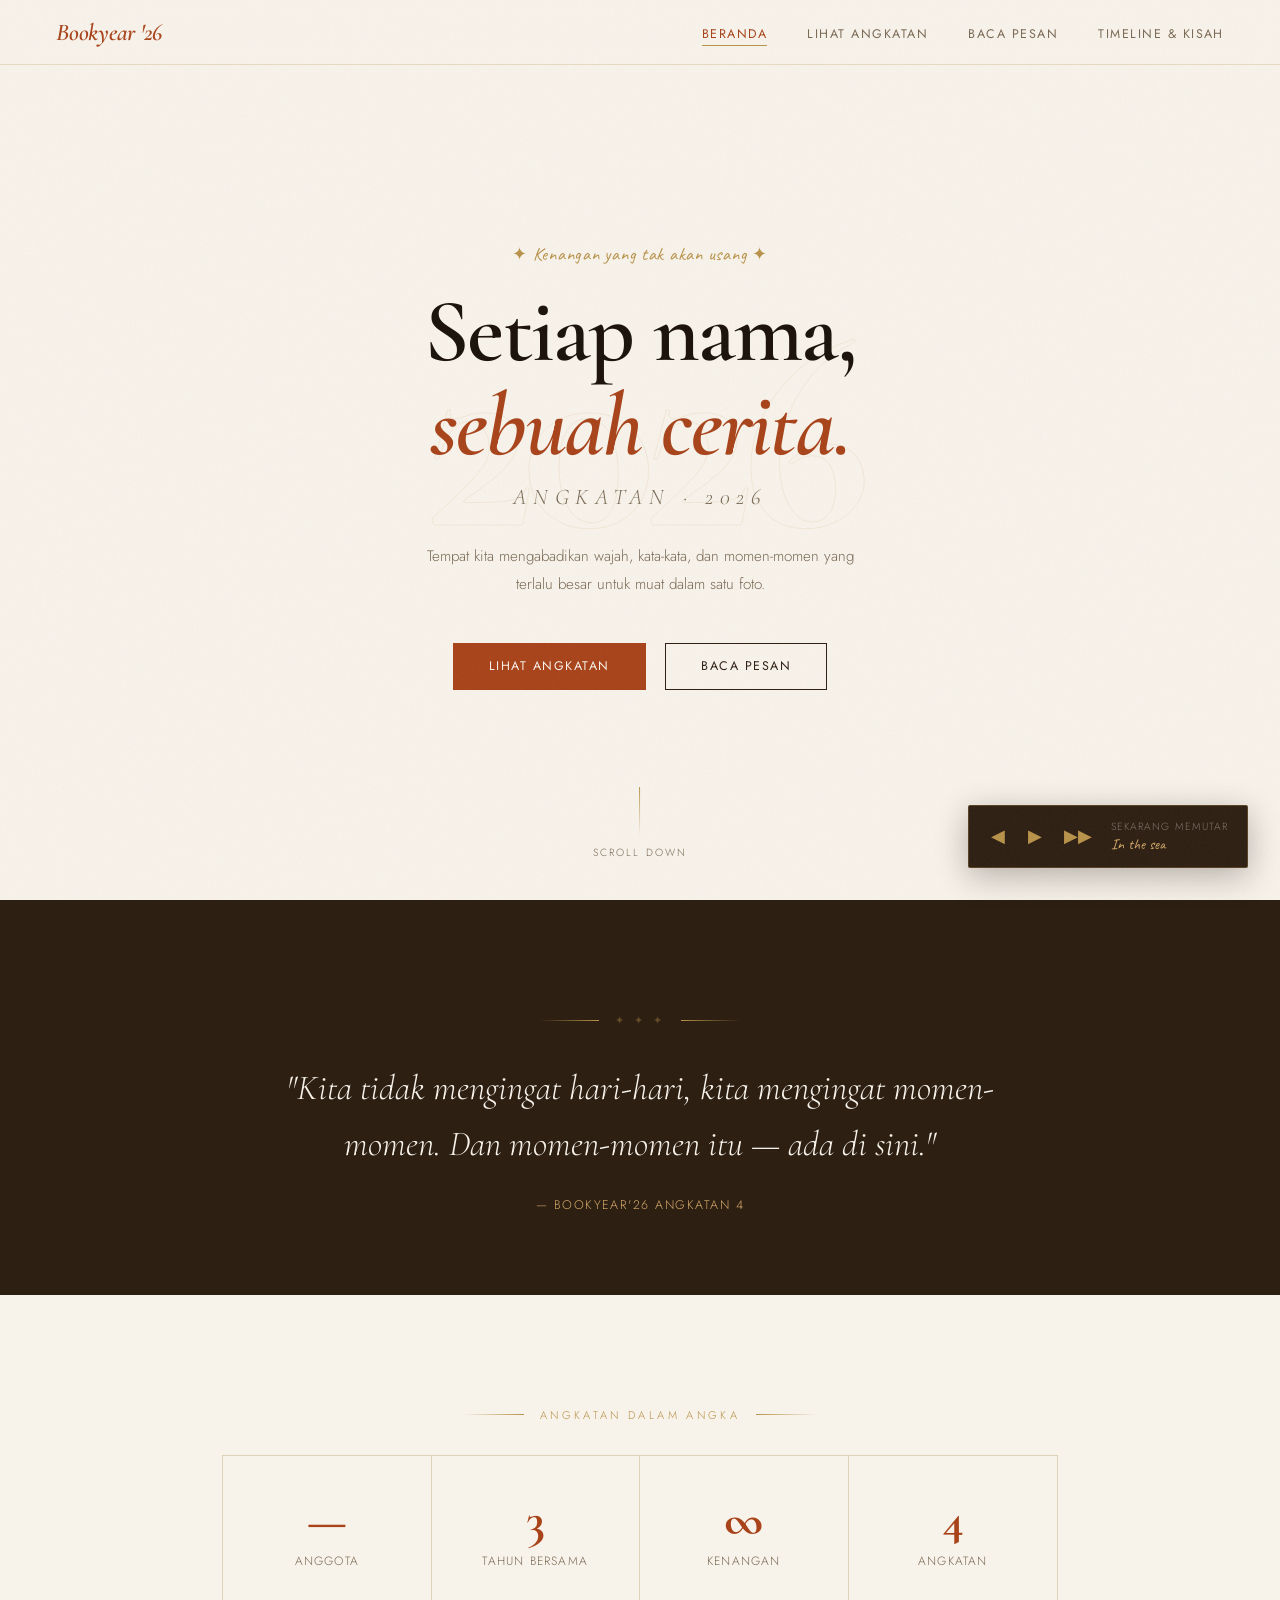
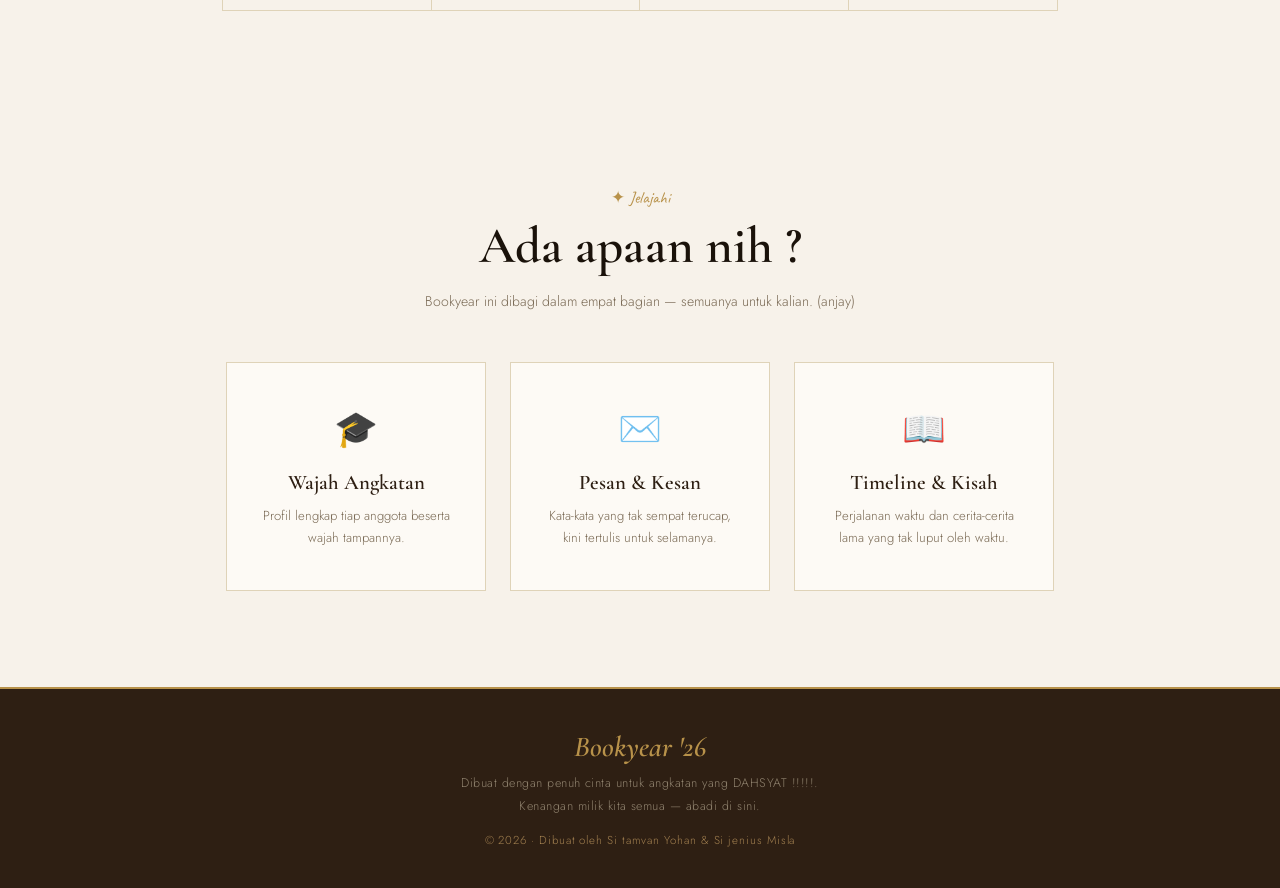
==== index.html @ 7481f9b6 "Add files via upload" ====
<!DOCTYPE html>
<html lang="id">
<head>
  <meta charset="UTF-8"/>
  <meta name="viewport" content="width=device-width, initial-scale=1.0"/>
  <title>Bookyear '26 — Angkatan Kita</title>
  <link rel="stylesheet" href="style.css"/>
  <style>
    .hero {
      min-height: 100vh;
      display: flex;
      flex-direction: column;
      justify-content: center;
      align-items: center;
      text-align: center;
      padding: 6rem 2rem 4rem;
      position: relative;
      overflow: hidden;
    }
    .hero-bg-text {
      position: absolute;
      font-family: 'Cormorant Garamond', serif;
      font-size: clamp(8rem, 22vw, 22rem);
      font-weight: 700;
      color: transparent;
      -webkit-text-stroke: 1px rgba(184,146,74,0.12);
      line-height: 1;
      user-select: none;
      top: 50%;
      transform: translateY(-55%);
      letter-spacing: -0.05em;
      white-space: nowrap;
    }
    .hero-content { position: relative; z-index: 2; max-width: 680px; }
    .hero-eyebrow { font-family: 'Caveat', cursive; font-size: 1.15rem; color: var(--gold); margin-bottom: 1.2rem; animation: fadeUp 0.9s ease both; letter-spacing: 0.04em; }
    .hero-title { font-family: 'Cormorant Garamond', serif; font-size: clamp(3rem, 7vw, 6rem); font-weight: 600; line-height: 1.05; color: var(--ink); margin-bottom: 0.6rem; animation: fadeUp 0.9s 0.12s ease both; letter-spacing: -0.02em; }
    .hero-title em { font-style: italic; color: var(--rust); }
    .hero-year-line { font-family: 'Cormorant Garamond', serif; font-size: clamp(1rem, 2.5vw, 1.4rem); font-weight: 300; font-style: italic; color: var(--muted); letter-spacing: 0.3em; text-transform: uppercase; margin-bottom: 2rem; animation: fadeUp 0.9s 0.22s ease both; }
    .hero-desc { font-size: 0.95rem; color: var(--muted); line-height: 1.85; max-width: 440px; margin: 0 auto 2.8rem; animation: fadeUp 0.9s 0.32s ease both; }
    .hero-cta { display: flex; gap: 1.2rem; justify-content: center; animation: fadeUp 0.9s 0.44s ease both; flex-wrap: wrap; }
    .scroll-indicator { position: absolute; bottom: 2.5rem; left: 50%; transform: translateX(-50%); display: flex; flex-direction: column; align-items: center; gap: 0.6rem; color: var(--muted); font-size: 0.65rem; letter-spacing: 0.2em; text-transform: uppercase; animation: fadeIn 1s 0.8s ease both; }
    .scroll-bar { width: 1px; height: 48px; background: linear-gradient(to bottom, var(--gold), transparent); animation: scrollLine 2.2s infinite; }
    .intro-strip { background: var(--brown); padding: 5rem 2rem; text-align: center; }
    .intro-strip .inner { max-width: 720px; margin: 0 auto; }
    .intro-strip blockquote { font-family: 'Cormorant Garamond', serif; font-size: clamp(1.4rem, 3vw, 2.2rem); font-style: italic; font-weight: 300; color: var(--cream); line-height: 1.6; margin-bottom: 1.2rem; }
    .intro-strip cite { font-size: 0.78rem; color: var(--gold-light); letter-spacing: 0.12em; text-transform: uppercase; font-style: normal; }
    .stats-section { padding: 5rem 2rem; max-width: 900px; margin: 0 auto; }
    .stats-grid { display: grid; grid-template-columns: repeat(4, 1fr); gap: 0; border: 1px solid var(--warm); }
    .stat-item { padding: 2.5rem 1.5rem; text-align: center; border-right: 1px solid var(--warm); transition: background 0.25s; }
    .stat-item:last-child { border-right: none; }
    .stat-item:hover { background: var(--parchment); }
    .stat-number { font-family: 'Cormorant Garamond', serif; font-size: 3rem; font-weight: 700; color: var(--rust); line-height: 1; margin-bottom: 0.5rem; }
    .stat-label { font-size: 0.75rem; color: var(--muted); letter-spacing: 0.1em; text-transform: uppercase; }
    .cta-section { padding: 6rem 2rem; text-align: center; }
    .cta-cards { display: flex; gap: 1.5rem; justify-content: center; margin-top: 3rem; flex-wrap: wrap; max-width: 900px; margin-left: auto; margin-right: auto; }
    .cta-card { flex: 1; min-width: 220px; max-width: 260px; background: var(--white); border: 1px solid var(--warm); padding: 2.5rem 1.8rem; text-align: center; text-decoration: none; color: var(--brown); transition: all 0.28s; position: relative; overflow: hidden; }
    .cta-card::before { content: ''; position: absolute; bottom: 0; left: 0; right: 0; height: 3px; background: var(--rust); transform: scaleX(0); transition: transform 0.28s; }
    .cta-card:hover { transform: translateY(-6px); box-shadow: 0 16px 48px rgba(46,31,19,0.12); }
    .cta-card:hover::before { transform: scaleX(1); }
    .cta-card-icon { font-size: 2.2rem; margin-bottom: 1rem; display: block; }
    .cta-card-title { font-family: 'Cormorant Garamond', serif; font-size: 1.3rem; font-weight: 600; margin-bottom: 0.6rem; }
    .cta-card-desc { font-size: 0.82rem; color: var(--muted); line-height: 1.7; }
    @media (max-width: 768px) {
      .stats-grid { grid-template-columns: 1fr 1fr; }
      .stat-item:nth-child(2) { border-right: none; }
      .stat-item:nth-child(3) { border-top: 1px solid var(--warm); }
      .stat-item:nth-child(4) { border-top: 1px solid var(--warm); }
      .cta-card { min-width: 140px; padding: 1.8rem 1rem; }
    }
  </style>
</head>
<body>

<nav>
  <a href="index.html" class="nav-logo">Bookyear '26</a>
  <ul class="nav-links">
    <li><a href="index.html" class="active">Beranda</a></li>
    <li><a href="angkatan.html">Lihat Angkatan</a></li>
    <li><a href="pesan.html">Baca Pesan</a></li>
    <li><a href="timeline.html">Timeline & Kisah</a></li>
  </ul>
</nav>

<section class="hero">
  <div class="hero-bg-text">2026</div>
  <div class="hero-content">
    <p class="hero-eyebrow">✦ Kenangan yang tak akan usang ✦</p>
    <h1 class="hero-title">Setiap nama,<br/><em>sebuah cerita.</em></h1>
    <p class="hero-year-line">Angkatan · 2026</p>
    <p class="hero-desc">Tempat kita mengabadikan wajah, kata-kata, dan momen-momen yang terlalu besar untuk muat dalam satu foto.</p>
    <div class="hero-cta">
      <a href="angkatan.html" class="btn btn-primary">Lihat Angkatan</a>
      <a href="pesan.html" class="btn btn-outline">Baca Pesan</a>
    </div>
  </div>
  <div class="scroll-indicator">
    <div class="scroll-bar"></div>
    scroll down
  </div>
</section>

<div class="intro-strip">
  <div class="inner">
    <div class="ornament" style="color:rgba(184,146,74,0.4);">✦ ✦ ✦</div>
    <blockquote>"Kita tidak mengingat hari-hari, kita mengingat momen-momen. Dan momen-momen itu — ada di sini."</blockquote>
    <cite>— Bookyear'26 Angkatan 4</cite>
  </div>
</div>

<section class="stats-section">
  <div class="ornament">Angkatan dalam Angka</div>
  <div class="stats-grid">
    <div class="stat-item">
      <div class="stat-number" id="statAnggota">—</div>
      <div class="stat-label">Anggota</div>
    </div>
    <div class="stat-item"><div class="stat-number">3</div><div class="stat-label">Tahun Bersama</div></div>
    <div class="stat-item"><div class="stat-number">∞</div><div class="stat-label">Kenangan</div></div>
    <div class="stat-item"><div class="stat-number">4</div><div class="stat-label">Angkatan</div></div>
  </div>
</section>

<section class="cta-section">
  <p class="section-tag">✦ Jelajahi</p>
  <h2 class="section-title">Ada apaan nih ?</h2>
  <p class="section-sub">Bookyear ini dibagi dalam empat bagian — semuanya untuk kalian. (anjay)</p>
  <div class="cta-cards">
    <a href="angkatan.html" class="cta-card">
      <span class="cta-card-icon">🎓</span>
      <div class="cta-card-title">Wajah Angkatan</div>
      <p class="cta-card-desc">Profil lengkap tiap anggota beserta wajah tampannya.</p>
    </a>
    <a href="pesan.html" class="cta-card">
      <span class="cta-card-icon">✉️</span>
      <div class="cta-card-title">Pesan & Kesan</div>
      <p class="cta-card-desc">Kata-kata yang tak sempat terucap, kini tertulis untuk selamanya.</p>
    </a>
    <a href="timeline.html" class="cta-card">
      <span class="cta-card-icon">📖</span>
      <div class="cta-card-title">Timeline & Kisah</div>
      <p class="cta-card-desc">Perjalanan waktu dan cerita-cerita lama yang tak luput oleh waktu.</p>
    </a>
  </div>
</section>

<footer>
  <div class="footer-logo">Bookyear '26</div>
  <p>Dibuat dengan penuh cinta untuk angkatan yang DAHSYAT !!!!!.<br/>Kenangan milik kita semua — abadi di sini.</p>
  <div class="copyright">© 2026 · Dibuat oleh Si tamvan Yohan & Si jenius Misla</div>
</footer>

<!-- MUSIC PLAYER -->
<div class="music-player">
  <button class="music-btn" id="prevBtn">&#9664;</button>
  <button class="music-btn" id="playBtn">&#9654;</button>
  <button class="music-btn" id="nextBtn">&#9654;&#9654;</button>
  <div class="music-info">
    <div class="music-label">Sekarang Memutar</div>
    <div class="music-title" id="musicTitle">Pilih Lagu</div>
  </div>
</div>
<audio id="audioPlayer"></audio>

<script>
  const SHEETS_API_URL = "https://script.google.com/macros/s/AKfycbzkuLeHB9G6drGbySrIQ1A6SAeWRSLo1djLJoCJ_fPSqho6WKIPizwEtDuufX0tcUEe/exec";

  // =============================================
  // PLAYLIST — isi src dengan nama file MP3
  // Upload MP3 ke folder "music/" di repo GitHub
  // Contoh: src: "music/golden-brown.mp3"
  // =============================================
  const playlist = [
    { title: "In the sea", src: "bookyear1.2/in the sea - The Dreamer Piano.mp3" },
    { title: "打上花火 — DAOKO", src: "bookyear1.2/DAOKO × 米津玄師『打上花火』MUSIC VIDEO - daoko_jp.mp3" },
    { title: "Taweel Al Shawq — Ahmed Bukhatir", src: "bookyear1.2/Nasheed Taweel Alshawq - Ahmed Bukhatir  - أحمد بوخاطر - نشيد طويل الشوق - Ahmed Bukhatir  احمد بوخاطر.mp3" },
  ];

  let currentTrack = 0, isPlaying = false;
  const audio = document.getElementById('audioPlayer');
  const playBtn = document.getElementById('playBtn');
  const titleEl = document.getElementById('musicTitle');

  audio.addEventListener('ended', () => loadTrack((currentTrack + 1) % playlist.length));

  function loadTrack(i) {
    currentTrack = (i + playlist.length) % playlist.length;
    titleEl.textContent = playlist[currentTrack].title;
    audio.src = playlist[currentTrack].src;
    if (isPlaying) audio.play().catch(() => {});
  }

  function togglePlay() {
    if (!playlist[currentTrack].src) return;
    if (isPlaying) {
      audio.pause();
      playBtn.innerHTML = '&#9654;';
    } else {
      if (!audio.src || audio.src === window.location.href) audio.src = playlist[currentTrack].src;
      audio.play().catch(() => {});
      playBtn.innerHTML = '&#9646;&#9646;';
    }
    isPlaying = !isPlaying;
  }

  playBtn.onclick = togglePlay;
  document.getElementById('prevBtn').onclick = () => { loadTrack(currentTrack - 1); if (isPlaying) audio.play().catch(() => {}); };
  document.getElementById('nextBtn').onclick = () => { loadTrack(currentTrack + 1); if (isPlaying) audio.play().catch(() => {}); };
  titleEl.textContent = playlist[0].title;

  // Jumlah anggota dinamis dari Sheets
  async function fetchMemberCount() {
    try {
      const res = await fetch(SHEETS_API_URL + '?type=members');
      const data = await res.json();
      document.getElementById('statAnggota').textContent = data.length || '0';
    } catch(e) {
      document.getElementById('statAnggota').textContent = '—';
    }
  }
  fetchMemberCount();
</script>
</body>
</html>
---- style.css ----
@import url('https://fonts.googleapis.com/css2?family=Cormorant+Garamond:ital,wght@0,300;0,400;0,600;0,700;1,300;1,400;1,600&family=Jost:wght@200;300;400;500&family=Caveat:wght@400;500;600;700&display=swap');

:root {
  --cream: #f7f2ea;
  --parchment: #ede5d0;
  --warm: #dfd3b8;
  --brown: #2e1f13;
  --rust: #a8431a;
  --gold: #b8924a;
  --gold-light: #d4aa6a;
  --muted: #7a6a55;
  --ink: #1a120a;
  --white: #fdfaf5;
}

*, *::before, *::after { margin: 0; padding: 0; box-sizing: border-box; }

html { scroll-behavior: smooth; }

body {
  background: var(--cream);
  color: var(--brown);
  font-family: 'Jost', sans-serif;
  font-weight: 300;
  min-height: 100vh;
  overflow-x: hidden;
}

/* GRAIN */
body::after {
  content: '';
  position: fixed;
  inset: 0;
  background-image: url("data:image/svg+xml,%3Csvg viewBox='0 0 512 512' xmlns='http://www.w3.org/2000/svg'%3E%3Cfilter id='grain'%3E%3CfeTurbulence type='fractalNoise' baseFrequency='0.75' numOctaves='4' stitchTiles='stitch'/%3E%3C/filter%3E%3Crect width='100%25' height='100%25' filter='url(%23grain)' opacity='0.035'/%3E%3C/svg%3E");
  pointer-events: none;
  z-index: 9998;
}

/* ─── NAV ─── */
nav {
  position: fixed;
  top: 0; left: 0; right: 0;
  z-index: 500;
  padding: 1.1rem 3.5rem;
  display: flex;
  justify-content: space-between;
  align-items: center;
  background: rgba(247,242,234,0.88);
  backdrop-filter: blur(10px);
  border-bottom: 1px solid rgba(184,146,74,0.25);
  transition: all 0.3s;
}

.nav-logo {
  font-family: 'Cormorant Garamond', serif;
  font-size: 1.5rem;
  font-style: italic;
  font-weight: 600;
  color: var(--rust);
  text-decoration: none;
  letter-spacing: -0.01em;
}

.nav-links {
  display: flex;
  gap: 2.5rem;
  list-style: none;
}

.nav-links a {
  text-decoration: none;
  color: var(--muted);
  font-size: 0.78rem;
  font-weight: 400;
  letter-spacing: 0.12em;
  text-transform: uppercase;
  transition: color 0.2s;
  position: relative;
}

.nav-links a::after {
  content: '';
  position: absolute;
  bottom: -3px; left: 0; right: 0;
  height: 1px;
  background: var(--gold);
  transform: scaleX(0);
  transition: transform 0.25s;
}

.nav-links a:hover { color: var(--rust); }
.nav-links a:hover::after,
.nav-links a.active::after { transform: scaleX(1); }
.nav-links a.active { color: var(--rust); }

/* MUSIC PLAYER */
.music-player {
  position: fixed;
  bottom: 2rem;
  right: 2rem;
  z-index: 600;
  background: var(--brown);
  color: var(--cream);
  border-radius: 2px;
  padding: 0.8rem 1.2rem;
  display: flex;
  align-items: center;
  gap: 1rem;
  box-shadow: 0 8px 32px rgba(30,18,10,0.3);
  min-width: 240px;
  border: 1px solid rgba(184,146,74,0.3);
}

.music-btn {
  background: none;
  border: none;
  color: var(--gold);
  cursor: pointer;
  font-size: 1.1rem;
  line-height: 1;
  padding: 0.2rem;
  transition: color 0.2s;
}

.music-btn:hover { color: var(--gold-light); }

.music-info {
  flex: 1;
  overflow: hidden;
}

.music-title {
  font-family: 'Caveat', cursive;
  font-size: 0.95rem;
  color: var(--gold-light);
  white-space: nowrap;
  overflow: hidden;
  text-overflow: ellipsis;
}

.music-label {
  font-size: 0.65rem;
  color: rgba(247,242,234,0.4);
  text-transform: uppercase;
  letter-spacing: 0.1em;
}

.music-select {
  background: none;
  border: none;
  color: var(--muted);
  cursor: pointer;
  font-size: 0.8rem;
  padding: 0.2rem;
}

.music-select:hover { color: var(--gold); }

/* ─── BUTTONS ─── */
.btn {
  display: inline-block;
  padding: 0.85rem 2.2rem;
  font-family: 'Jost', sans-serif;
  font-size: 0.78rem;
  font-weight: 400;
  letter-spacing: 0.12em;
  text-transform: uppercase;
  text-decoration: none;
  cursor: pointer;
  transition: all 0.25s;
  border: none;
}

.btn-primary {
  background: var(--rust);
  color: var(--cream);
  border: 1.5px solid var(--rust);
}

.btn-primary:hover {
  background: var(--brown);
  border-color: var(--brown);
}

.btn-outline {
  background: transparent;
  color: var(--brown);
  border: 1.5px solid var(--brown);
}

.btn-outline:hover {
  background: var(--brown);
  color: var(--cream);
}

/* ─── DIVIDER ─── */
.ornament {
  display: flex;
  align-items: center;
  justify-content: center;
  gap: 1rem;
  margin: 2rem auto;
  color: var(--gold);
  font-size: 0.7rem;
  letter-spacing: 0.3em;
  text-transform: uppercase;
}

.ornament::before,
.ornament::after {
  content: '';
  width: 60px;
  height: 1px;
  background: linear-gradient(to right, transparent, var(--gold));
}

.ornament::after {
  background: linear-gradient(to left, transparent, var(--gold));
}

/* ─── SECTION LABELS ─── */
.section-tag {
  font-family: 'Caveat', cursive;
  font-size: 1.05rem;
  color: var(--gold);
  text-align: center;
  margin-bottom: 0.6rem;
}

.section-title {
  font-family: 'Cormorant Garamond', serif;
  font-size: clamp(2rem, 4vw, 3.2rem);
  font-weight: 600;
  text-align: center;
  color: var(--ink);
  line-height: 1.15;
  margin-bottom: 0.8rem;
}

.section-sub {
  text-align: center;
  color: var(--muted);
  font-size: 0.88rem;
  line-height: 1.8;
  max-width: 480px;
  margin: 0 auto 3rem;
}

/* ─── FOOTER ─── */
footer {
  background: var(--brown);
  color: var(--warm);
  text-align: center;
  padding: 2.5rem 2rem;
  border-top: 2px solid var(--gold);
}

.footer-logo {
  font-family: 'Cormorant Garamond', serif;
  font-size: 1.8rem;
  font-style: italic;
  font-weight: 600;
  color: var(--gold);
  margin-bottom: 0.5rem;
}

footer p {
  font-size: 0.78rem;
  opacity: 0.55;
  line-height: 1.9;
  letter-spacing: 0.04em;
}

footer .copyright {
  margin-top: 0.8rem;
  font-size: 0.72rem;
  color: var(--gold-light);
  opacity: 0.7;
  letter-spacing: 0.08em;
}

/* ─── MODAL ─── */
.modal-overlay {
  display: none;
  position: fixed;
  inset: 0;
  background: rgba(20,12,6,0.75);
  backdrop-filter: blur(6px);
  z-index: 1000;
  justify-content: center;
  align-items: center;
  padding: 2rem;
}

.modal-overlay.active { display: flex; }

.modal {
  background: var(--white);
  max-width: 520px;
  width: 100%;
  position: relative;
  border-top: 3px solid var(--rust);
  animation: modalIn 0.3s ease;
  max-height: 90vh;
  overflow-y: auto;
}

.modal-header {
  background: var(--brown);
  padding: 2rem;
  text-align: center;
}

.modal-avatar {
  width: 90px;
  height: 90px;
  border-radius: 50%;
  background: var(--parchment);
  display: flex;
  align-items: center;
  justify-content: center;
  font-family: 'Cormorant Garamond', serif;
  font-size: 2.2rem;
  font-weight: 600;
  color: var(--rust);
  margin: 0 auto 1rem;
  border: 3px solid var(--gold);
}

.modal-name {
  font-family: 'Cormorant Garamond', serif;
  font-size: 1.7rem;
  font-weight: 600;
  color: var(--cream);
  margin-bottom: 0.2rem;
}

.modal-class {
  font-size: 0.72rem;
  color: var(--gold-light);
  letter-spacing: 0.12em;
  text-transform: uppercase;
}

.modal-body { padding: 1.8rem 2rem; }

.modal-grid {
  display: grid;
  grid-template-columns: 1fr 1fr;
  gap: 1rem 1.5rem;
  margin-bottom: 1.5rem;
}

.modal-field label {
  display: block;
  font-size: 0.68rem;
  color: var(--gold);
  text-transform: uppercase;
  letter-spacing: 0.1em;
  margin-bottom: 0.3rem;
}

.modal-field span {
  font-size: 0.88rem;
  color: var(--ink);
  font-weight: 400;
}

.modal-quote {
  background: var(--parchment);
  padding: 1.2rem 1.5rem;
  font-family: 'Cormorant Garamond', serif;
  font-style: italic;
  font-size: 1.05rem;
  color: var(--brown);
  border-left: 3px solid var(--rust);
  line-height: 1.7;
  margin-bottom: 0;
}

.modal-close {
  position: absolute;
  top: 0.8rem; right: 1rem;
  background: none;
  border: none;
  color: rgba(247,242,234,0.5);
  cursor: pointer;
  font-size: 1.4rem;
  line-height: 1;
  transition: color 0.2s;
  z-index: 10;
}

.modal-close:hover { color: var(--cream); }

/* ─── ANIMATIONS ─── */
@keyframes fadeUp {
  from { opacity: 0; transform: translateY(24px); }
  to { opacity: 1; transform: translateY(0); }
}

@keyframes fadeIn {
  from { opacity: 0; }
  to { opacity: 1; }
}

@keyframes modalIn {
  from { opacity: 0; transform: scale(0.95) translateY(12px); }
  to { opacity: 1; transform: scale(1) translateY(0); }
}

@keyframes scrollLine {
  0%, 100% { opacity: 1; transform: scaleY(1); }
  50% { opacity: 0.3; transform: scaleY(0.6); }
}

/* ─── RESPONSIVE ─── */
@media (max-width: 768px) {
  nav { padding: 1rem 1.5rem; }
  .nav-links { display: none; }
  .music-player { bottom: 1rem; right: 1rem; min-width: 200px; }
}
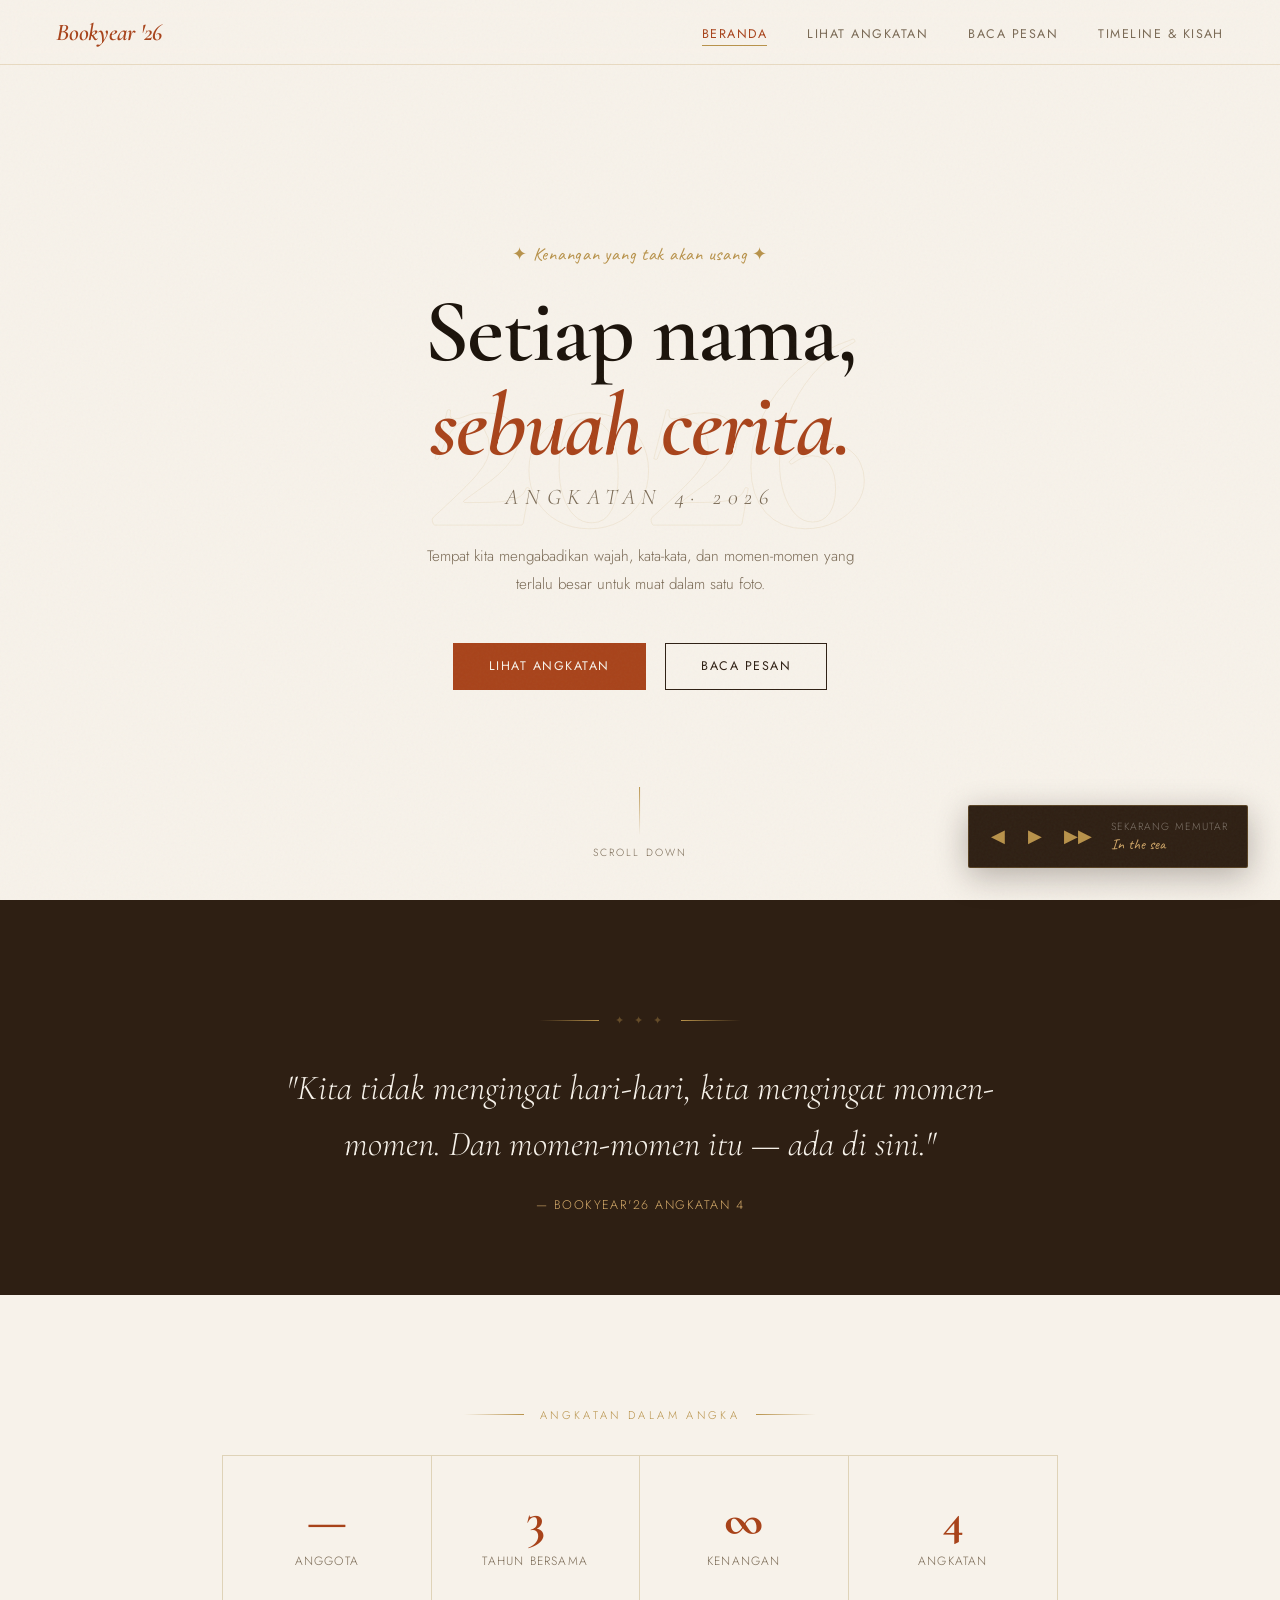
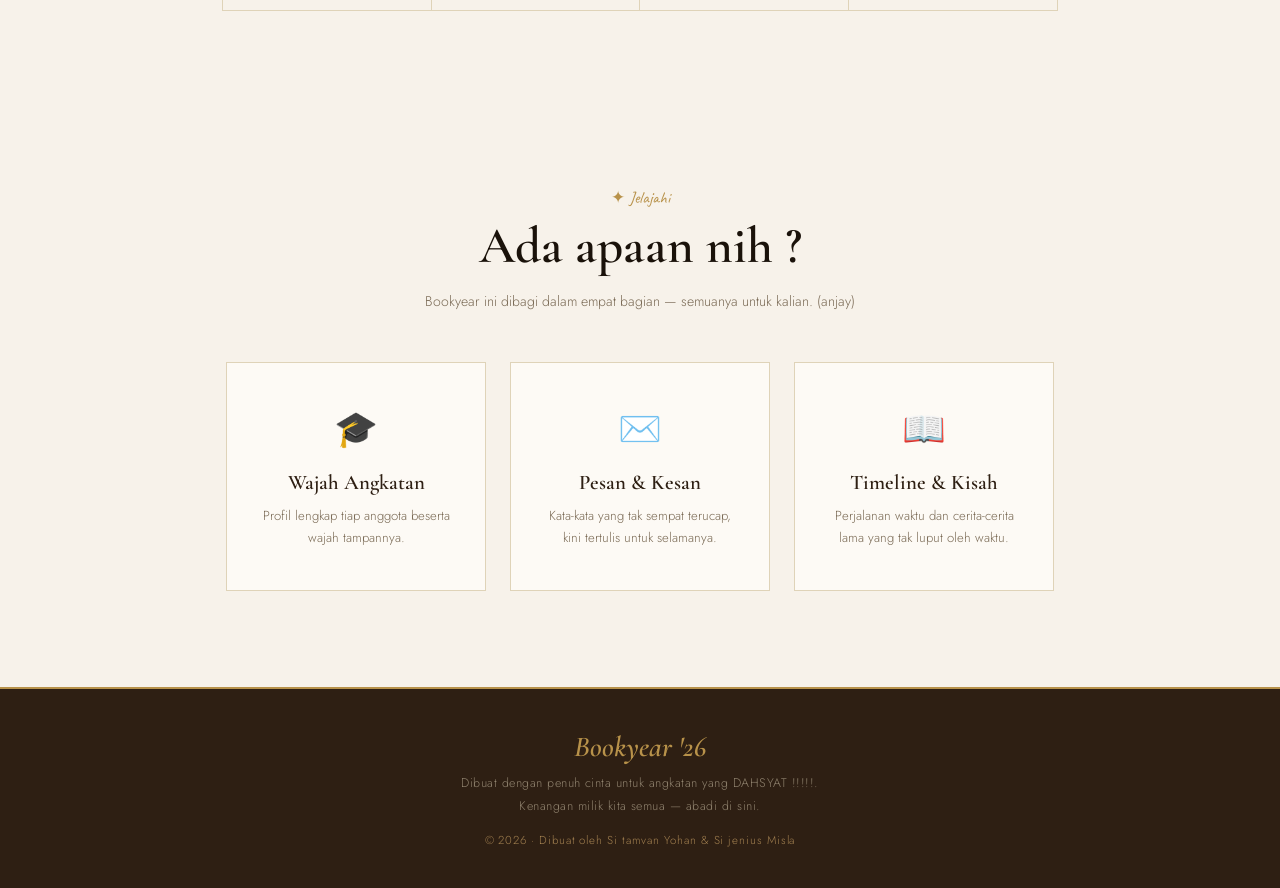
==== commit b3cdf27a: "Update index.html" ====
--- a/index.html
+++ b/index.html
@@ -86,7 +86,7 @@
   <div class="hero-content">
     <p class="hero-eyebrow">✦ Kenangan yang tak akan usang ✦</p>
     <h1 class="hero-title">Setiap nama,<br/><em>sebuah cerita.</em></h1>
-    <p class="hero-year-line">Angkatan · 2026</p>
+    <p class="hero-year-line">Angkatan 4· 2026</p>
     <p class="hero-desc">Tempat kita mengabadikan wajah, kata-kata, dan momen-momen yang terlalu besar untuk muat dalam satu foto.</p>
     <div class="hero-cta">
       <a href="angkatan.html" class="btn btn-primary">Lihat Angkatan</a>
@@ -170,9 +170,9 @@
   // Contoh: src: "music/golden-brown.mp3"
   // =============================================
   const playlist = [
-    { title: "In the sea", src: "bookyear1.2/in the sea - The Dreamer Piano.mp3" },
-    { title: "打上花火 — DAOKO", src: "bookyear1.2/DAOKO × 米津玄師『打上花火』MUSIC VIDEO - daoko_jp.mp3" },
-    { title: "Taweel Al Shawq — Ahmed Bukhatir", src: "bookyear1.2/Nasheed Taweel Alshawq - Ahmed Bukhatir  - أحمد بوخاطر - نشيد طويل الشوق - Ahmed Bukhatir  احمد بوخاطر.mp3" },
+    { title: "In the sea", src: "in the sea - The Dreamer Piano.mp3" },
+    { title: "打上花火 — DAOKO", src: "DAOKO × 米津玄師『打上花火』MUSIC VIDEO - daoko_jp.mp3" },
+    { title: "Taweel Al Shawq — Ahmed Bukhatir", src: "Nasheed Taweel Alshawq - Ahmed Bukhatir  - أحمد بوخاطر - نشيد طويل الشوق - Ahmed Bukhatir  احمد بوخاطر.mp3" },
   ];
 
   let currentTrack = 0, isPlaying = false;
